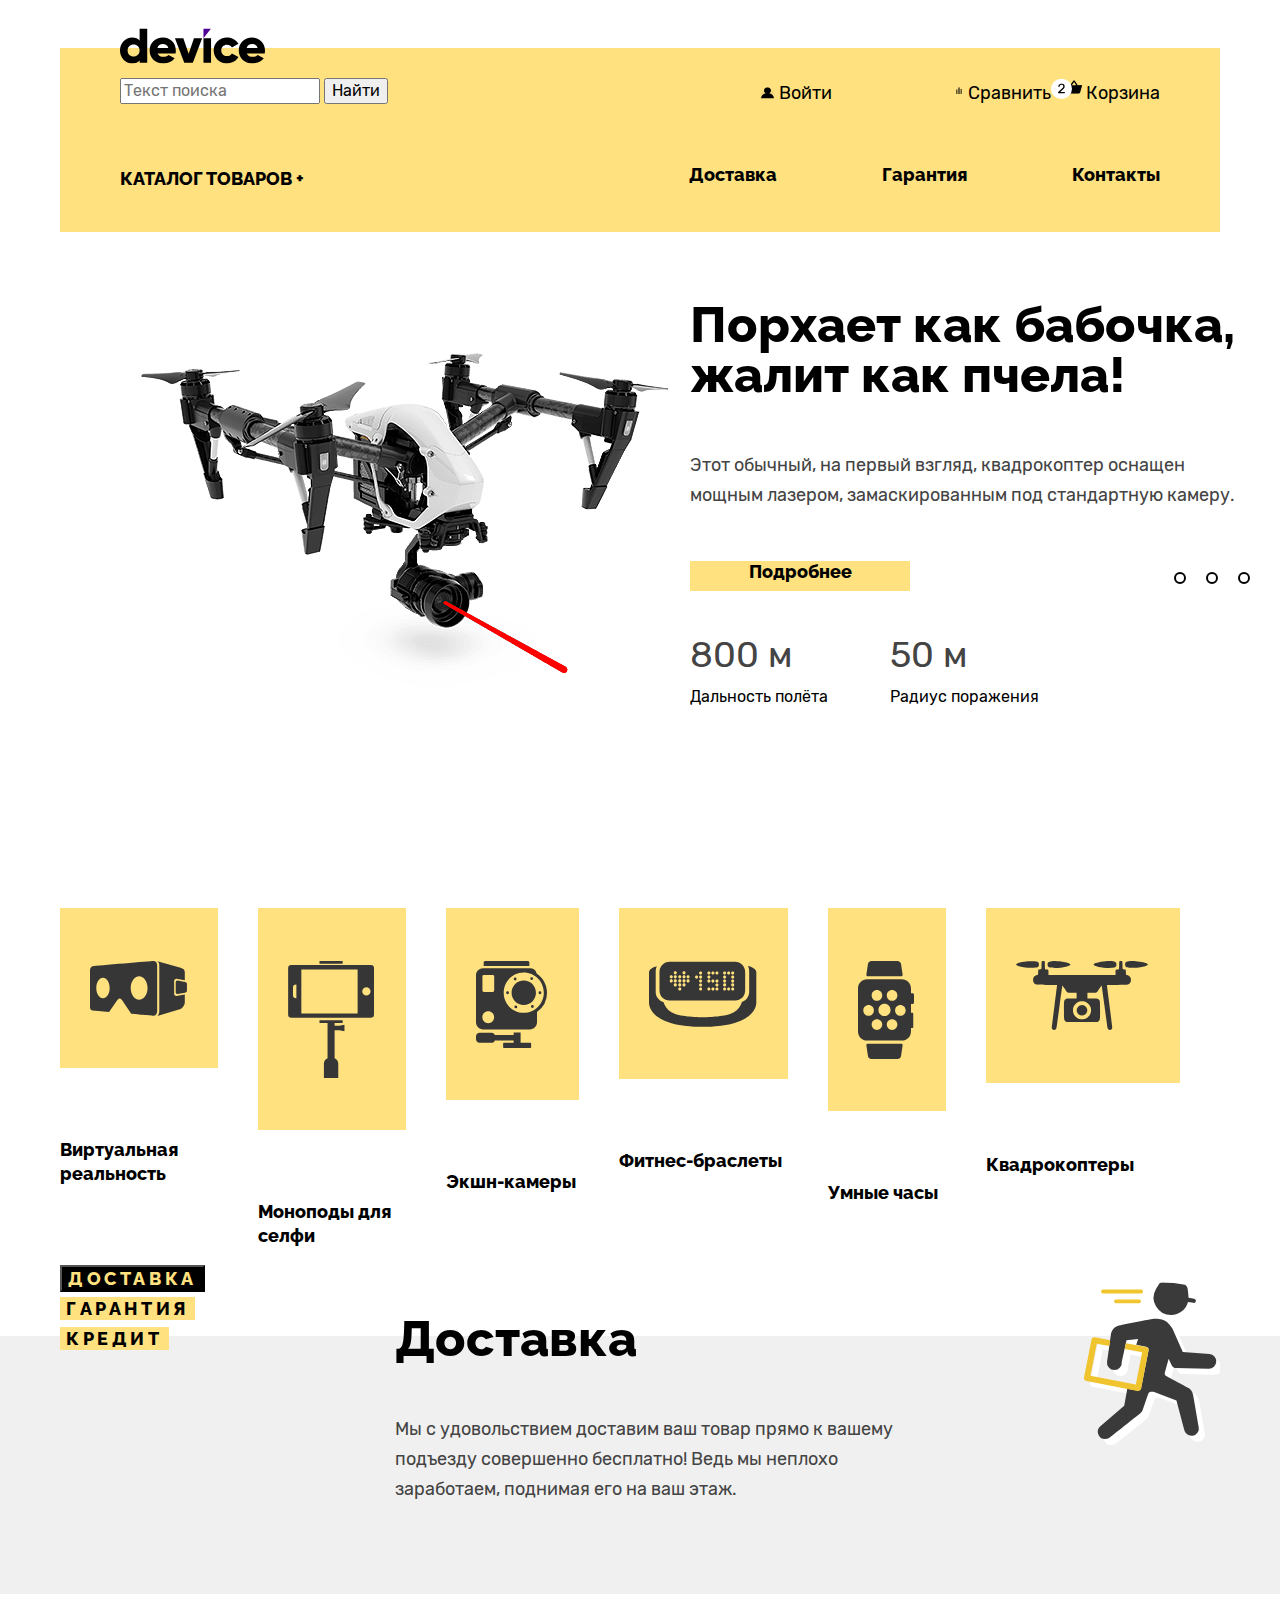
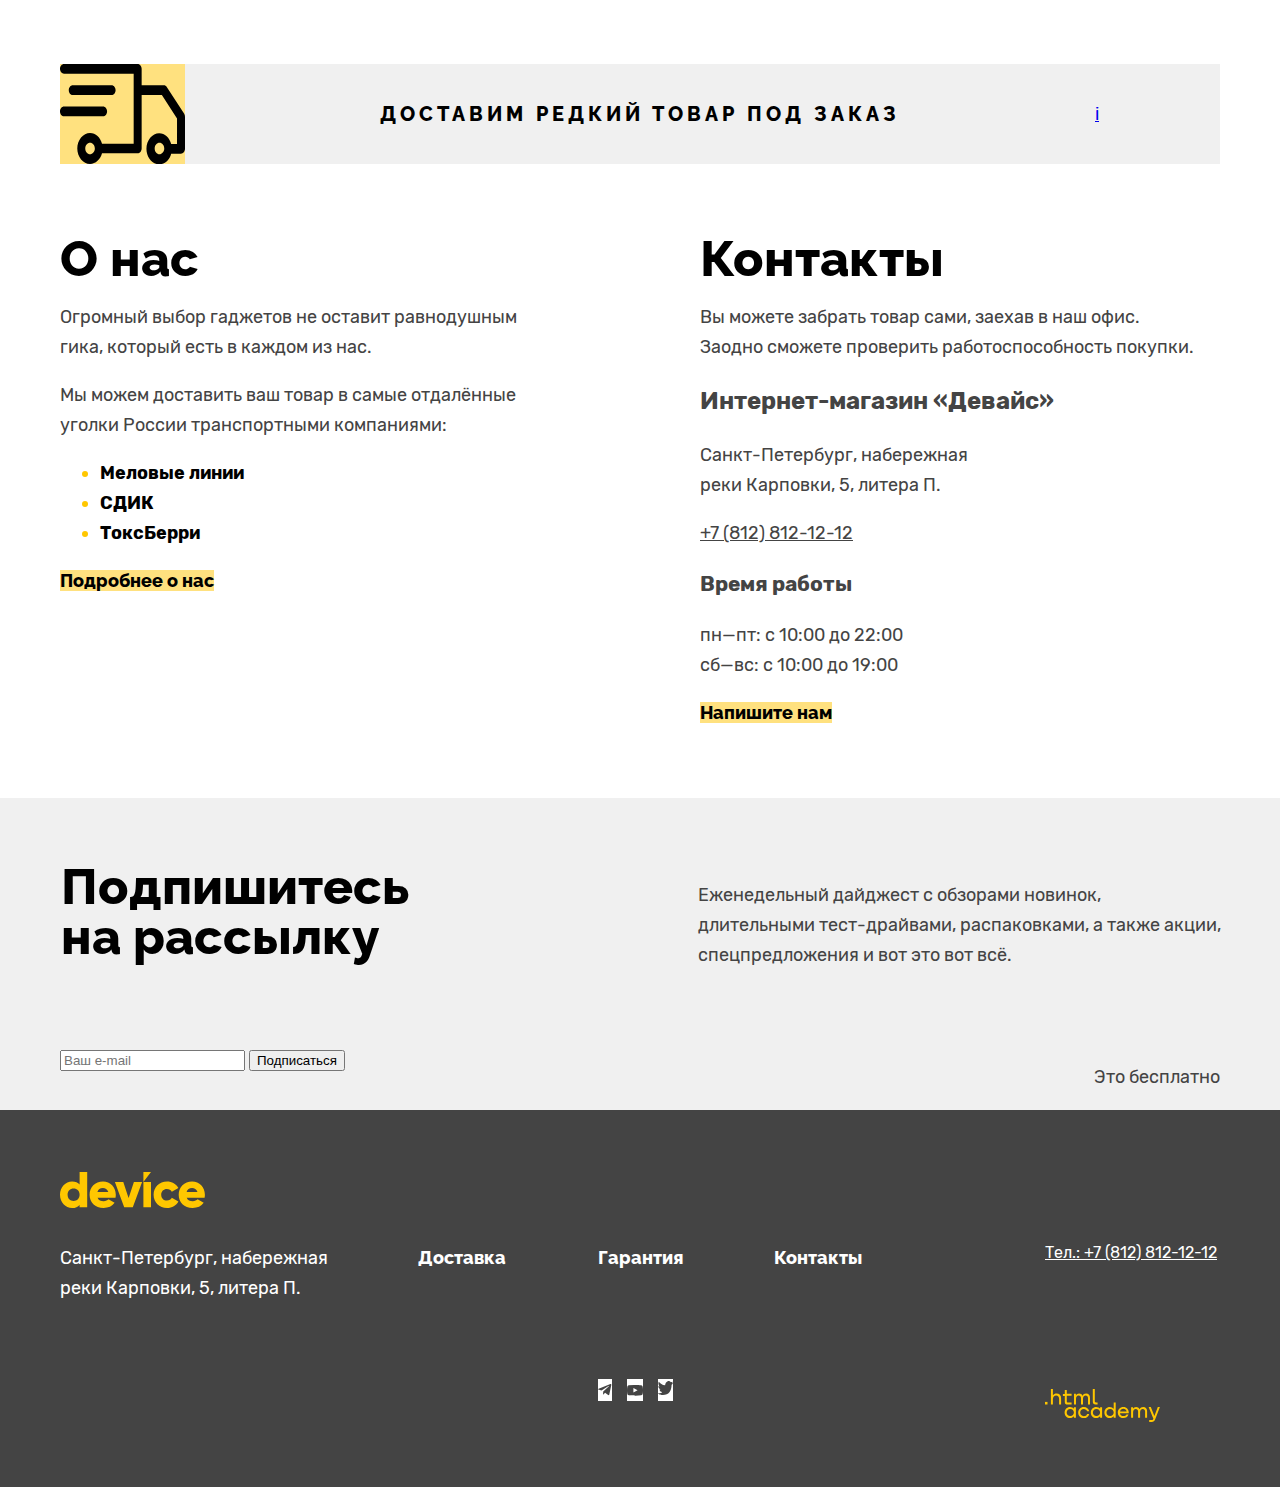
==== 6/index.html @ ac26d379 ":heavy_check_mark: Сборка #6" ====
<!DOCTYPE html>
<html lang="ru">
   <head>
      <meta charset="utf-8">
      <title>HTML Academy: Девайс</title>
      <link rel="stylesheet" href="styles/styles.css">
     <base href="https://htmlacademy-htmlcss.github.io/2085241-device-34/6/">
</head>
   <body>
      <header class="page-header">
         <div class="logo-header-container">
            <a class="page-header-link" href="#">
            <img class="header-logo" src="images/logo.svg" width="145" height="36" alt="Логотип сайта Девайс">
            </a>
         </div>
         <div class="user-container">
            <div class="heder-form-basket">
               <div class="user-panel-form">
                  <form class="user-panel-search" action="#" method="get">
                     <input class="user-panel-search" type="search" name="search" placeholder="Текст поиска">
                     <button class="user-panel-search" type="submit">Найти</button>
                  </form>
               </div>
               <div class="user-panel-enter">
                  <img class="user-panel-image" src="images/icon-user.svg" width="15" height="12" alt="пользователь">
                  <a class="user-panel-link" href="#">Войти</a>
               </div>
               <ul class="user-panel-basket">
                  <li class="user-panel-item">
                     <img class="user-panel-image" src="images/icon-scale.svg" width="10" height="12"
                        alt="шкала сравнения">
                     <a class="user-panel-link" href="compare.html">Сравнить</a>
                  </li>
                  <li class="user-panel-item">
                     <img class="user-panel-image" src="images/icon-group-cart.svg" width="31" height="21" alt="корзина">
                     <a class="user-panel-link" href="basket.html">Корзина</a>
                  </li>
               </ul>
            </div>
            <nav class="navigation">
               <div class="navigation-catalog">
                  <button class="navigation-catalog-button navigation-catalog-close" type="button" name="navigation-catalog-button">КАТАЛОГ ТОВАРОВ + </button>
                  <!-- <ul class="navigation-catalog-list">
                     <div class="navigation-item-wrapper">
                        <li class="navigation-catalog-item">
                          <a href="#" class="navigation-catalog-link">Виртуальная реальность</a>
                        </li>
                        <li class="navigation-catalog-item">
                          <a href="catalog.html" class="navigation-catalog-link">Моноподы для cелфи</a>
                        </li>
                        <li class="navigation-catalog-item">
                          <a href="#" class="navigation-catalog-link">Экшн-камеры</a>
                        </li>
                      </div>
                      <div class="navigation-item-wrapper">
                        <li class="navigation-catalog-item">
                          <a href="#" class="navigation-catalog-link">Фитнес-браслеты</a>
                        </li>
                        <li class="navigation-catalog-item">
                          <a href="#" class="navigation-catalog-link">Умные часы</a>
                        </li>
                      </div>
                      <div class="navigation-item-wrapper">
                        <li class="navigation-catalog-item">
                          <a href="#" class="navigation-catalog-link">Квадрокоптеры</a>
                        </li>
                      </div>
                     </ul> -->
               </div>
               <div class="navigation-container">
                  <ul class="navigation-list">
                     <li class="navigation-item">
                        <a class="navigation-link" href="delivery.html">Доставка</a>
                     </li>
                     <li class="navigation-item">
                        <a class="navigation-link" href="warranty.html">Гарантия</a>
                     </li>
                     <li class="navigation-item">
                        <a class="navigation-link" href="contacts.html">Контакты</a>
                     </li>
                  </ul>
               </div>
            </nav>
         </div>
      </header>
      <main class="main-container">
         <h1 class="visually-hidden">Интернет-магазин Девайс</h1>
         <section class="promo-content-container">
            <div class="promo-slider-image-block-conainer">
               <h2 class="visually-hidden">Слайдер промо-товаров</h2>
               <button class="arrow arrow-back" type="button"><span class="visually-hidden">Назад</span></button>
               <div class="promo-slider-image">
                  <ul class="promo-slider-list">
                     <li class="promo-slider-image-item">
                        <img class="promo-slider-image" src="images/sliders/slider-1.png" width="560" height="560"
                           alt="Квадрокоптер">
                     </li>
                     <li class="promo-slider-image-item">
                        <!-- <img class="promo-slider-image" src="images/sliders/slider-2.png" width="560" height="560"
                           alt="Фитнес браслет">
                           </li>
                           <li class="promo-slider-image-item">
                           <img class="promo-slider-image" src="images/sliders/slider-3.png" width="560" height="560"
                           alt="Селфи-палки">
                           </li> -->
                  </ul>
               </div>
               <button class="arrow arrow-forward" type="button"><span class="visually-hidden">Вперёд</span></button>
            </div>
            <div class="promo-slider-description">
               <ul class="slider-description-list">
                  <li class="slider-description-item">
                     <p class="promo-slider-title">Порхает как бабочка,<br> жалит как пчела!</p>
                     <p class="promo-slider-text">Этот обычный, на первый взгляд, квадрокоптер оснащен<br> мощным
                        лазером, замаскированным под стандартную камеру.
                     </p>
                     <div class="slider-more-controllers">
                        <a class="promo-slider-link-button" href="#">Подробнее</a>
                        <div class="promo-slider-controls">
                           <ul class="promo-slider-controls-list">
                              <li><button class="promo-slider-controls-button" type="button" aria-label="Первый слайд"></button>
                              </li>
                              <li><button class="promo-slider-controls-button" type="button" aria-label="Второй слайд"></button>
                              </li>
                              <li><button class="promo-slider-controls-button" type="button" aria-label="Третий слайд"></button>
                              </li>
                           </ul>
                        </div>
                     </div>
                     <div class="slider-properties">
                        <div class="catalog-description-name-value">
                           <p class="description-value">800 м</p>
                           <p class="description-name">Дальность полёта</p>
                        </div>
                        <div class="catalog-description-name-value">
                           <p class="description-value">50 м</p>
                           <p class="description-name">Радиус поражения</p>
                        </div>
                     </div>
                  </li>
                  <!-- <li class="slider-description-item">
                     <p class="promo-slider-title">Худеем правильно!</p>
                     <p class="promo-slider-text">Мотивирующие фитнес-браслеты помогут найти в себе силы<br>не
                        пропускать занятия и соблюдать диету.
                     </p>
                     <a class="promo-slider-link-button" href="#">Подробнее</a>
                     <dl>
                        <dt class="description-name">Без подзарядки</dt>
                        <dd class="description-value">48 часов</dd>
                     </dl>
                     </li>

                     <li class="slider-description-item">
                      <p class="promo-slider-title">Делай селфи, как Бен Стиллер!</p>
                     <p class="promo-slider-text">Самая длинная палка для селфи доступна в нашем магазине.<br>Восемь
                        (Восемь, Карл!) метров длиной и весом всего 5 кг.
                     </p>
                     <a class="promo-slider-link-button" href="#">Подробнее</a>
                     <dl>
                        <dt class="description-name">Длина палки</dt>
                        <dd class="description-value">8,5 м</dd>
                        <dt class="description-name">Вес палки</dt>
                        <dd class="description-value">5 кг</dd>
                        <dt class="description-name">Материал</dt>
                        <dd class="description-value">Карбон</dd>
                     </dl>
                     </li>-->
               </ul>
            </div>
         </section>
         <section class="category-image">
            <h2 class="visually-hidden">Категории товаров</h2>
            <ul class="category-image-list">
               <li class="category-image-item">
                  <a class="category-link" href="#">
                     <img class="category-item" src="images/categories/category-1.svg" width="97" height="55"
                        alt="Категория виртуальная реальность">
                     <p class="category-item-name">Виртуальная реальность</p>
                  </a>
               </li>
               <li class="category-image-item">
                  <a class="category-link" href="#">
                     <img class="category-item" src="images/categories/category-2.svg" width="87" height="117"
                        alt="Категория моноподы для селфи">
                     <p class="category-item-name">Моноподы для селфи</p>
                  </a>
               </li>
               <li class="category-image-item">
                  <a class="category-link" href="#">
                     <img class="category-item" src="images/categories/category-3.svg" width="72" height="87"
                        alt="Категория экшн-камеры">
                     <p class="category-item-name">Экшн-камеры</p>
                  </a>
               </li>
               <li class="category-image-item">
                  <a class="category-link" href="#">
                     <img class="category-item" src="images/categories/category-4.svg" width="108" height="66"
                        alt="Категория фитнес-браслеты">
                     <p class="category-item-name">Фитнес-браслеты</p>
                  </a>
               </li>
               <li class="category-image-item">
                  <a class="category-link" href="#">
                     <img class="category-item" src="images/categories/category-5.svg" width="57" height="98"
                        alt="Категория умные часы">
                     <p>Умные часы</p>
                  </a>
               </li>
               <li class="category-image-item">
                  <a class="category-link" href="#">
                     <img class="category-item" src="images/categories/category-6.svg" width="133" height="70"
                        alt="Категория квадрокоптеры">
                     <p class="category-item-name">Квадрокоптеры</p>
                  </a>
               </li>
            </ul>
         </section>
         <section class="benefits-container">
            <div class="benefits-wrapper">
               <h2 class="visually-hidden">Преимущества покупки</h2>
               <div class="benefits-buttons">
                  <ul class="benefits-buttons-list">
                     <li><button class="benefits-buttons-item-choice" type="button">Доставка</button>
                     </li>
                     <li><button class="benefits-buttons-item" type="button">Гарантия</button>
                     </li>
                     <li><button class="benefits-buttons-item" type="button">Кредит</button>
                     </li>
                  </ul>
               </div>
               <div class="benefits-description">
                  <ul class="benefits-description-list">
                     <li class="benefits-description-item">
                        <h3 class="benefits-title">Доставка</h3>
                        <p class="benefits-description-text">Мы с удовольствием доставим ваш товар прямо к вашему <br>
                           подъезду совершенно
                           бесплатно! Ведь мы неплохо <br> заработаем, поднимая его на ваш этаж.
                        </p>
                     </li>
                     <!-- <li class="benefits-description-item">
                        <h3 class="benefits-title">Гарантия</h3>
                        <p class="benefits-description-text">Если из-за возгорания купленного у нас товара у вас<br>
                           сгорит дом — не переживайте, мы выдадим вам новый.<br>
                           Товар, не дом, конечно же.
                        </p>
                        </li>
                        <li class="benefits-description-item">
                        <h3 class="benefits-title">Кредит</h3>
                        <p class="benefits-description-text">Залезть в долговую яму стало проще! Кредитные<br>консультанты
                           подберут для вас наиболее выгодные<br>условия кредита. Выгодные для банка, разумеется.</p>
                        </li> -->
                  </ul>
               </div>
               <div class="benefits-image">
                  <ul class="benefits-image-list">
                     <li class="benefits-image-item">
                        <img class="benefits-slider" src="images/logo-delivery.svg" width="136" height="164" alt="курьер">
                     </li>
                     <!-- <li class="benefits-image-item">
                        <img class="benefits-slider" src="images/logo-guaranty.svg" width="171" height="195"
                           alt="инструменты для ремонта">
                        </li>
                        <li class="benefits-image-item">
                        <img class="benefits-slider" src="images/logo-credit.svg" width="156" height="188"
                           alt="кредитная карта">
                        </li> -->
                  </ul>
               </div>
            </div>
         </section>
         <section class="delivery">
            <div class="delivery-container">
               <h3 class="visually-hidden">Доставим редкие товары</h3>
               <img class="delivery-card" src="images/icon-delivery-car.svg" width="47" height="31"
                  alt="Автомобиль доставки">
               <p class="benefits-item-description">Доставим редкий товар под заказ</p>
               <a class="benefits-item-info-link" href="#">i</a>
            </div>
         </section>
         <div class="about-contacts-container">
            <div class="info-container">
               <h2 class="info-container-title">О нас</h2>
               <p class="contacts-info">Огромный выбор гаджетов не оставит равнодушным<br>гика, который есть в каждом из
                  нас.
               </p>
               <p class="contacts-info">Мы можем доставить ваш товар в самые отдалённые<br>уголки России транспортными
                  компаниями:
               </p>
               <ul class="info-brands-list">
                  <li class="info-brands"><span class="red-dot">Меловые линии</span></li>
                  <li class="info-brands"><span class="red-dot">СДИК</span></li>
                  <li class="info-brands"><span class="red-dot">ТоксБерри</span></li>
               </ul>
               <a class="contacts-info-link" href="*">Подробнее о нас</a>
            </div>
            <div class="contacts-container">
               <h2 class="info-container-title">Контакты</h2>
               <p class="contacts-info">Вы можете забрать товар сами, заехав в наш офис.<br>
                  Заодно сможете проверить работоспособность покупки.
               </p>
               <h3 class="footer-device-title">Интернет-магазин «Девайс»</h3>
               <p class="footer-adress-text">Санкт-Петербург, набережная<br>реки Карповки, 5, литера П.</p>
               <a class="contacts-info" href="tel:78128121212">+7 (812) 812-12-12</a>
               <h3 class="footer-working-hours">Время работы</h3>
               <ul class="contacts-info">
                  <li class="contacts-info">пн—пт: с 10:00 до 22:00</li>
                  <li class="contacts-info">сб—вс: с 10:00 до 19:00</li>
               </ul>
               <a class="contacts-info-link" href="#">Напишите нам</a>
            </div>
         </div>
         <section class="mailing-container">
            <div class="mailing-text-wrapper">
               <h2 class="info-container-title">Подпишитесь<br>на рассылку</h2>
               <p class="mailing-description">Еженедельный дайджест с обзорами новинок,<br>длительными тест-драйвами,
                  распаковками, а также акции,<br> спецпредложения и вот это вот всё.
               </p>
            </div>
            <div class="mailing-form-wrapper">
               <h2 class="visually-hidden">Введите свой e-mail </h2>
               <form class="mailing-form" name="mailing-form" method="post" action="#" >
                  <label class="mailing-email-field" for="mailing-email">
                  <input class="mailing-input" id="mailing-email" name="e-mail" type="email"
                     placeholder="Ваш e-mail">
                  </label>
                  <button class="button button-submit" type="submit">Подписаться</button>
               </form>
               <p class="mailing-description">Это бесплатно</p>
            </div>
         </section>
      </main>
      <footer class="page-footer">
         <div class="footer-logo-adress">
            <img class="footer-logo" src="images/logo-footer.svg" alt="Логотип сайта Девайс">
         </div>
         <div class="footer-wrapper">
            <section class="footer-adress-wrapper">
               <h3 class="visually-hidden">Подвал сайта </h3>
               <p class="footer-menu-adress">Санкт-Петербург, набережная<br>реки Карповки, 5, литера П.</p>
            </section>
            <section class="footer-menu-social">
               <div class="footer-menu-wrapper">
                  <ul class="footer-menu-list">
                     <li class="footer-menu-item">
                        <a class="footer-menu-link" href="delivery.html">Доставка</a>
                     </li>
                     <li class="footer-menu-item">
                        <a class="footer-menu-link" href="warranty.html">Гарантия</a>
                     </li>
                     <li class="footer-menu-item">
                        <a class="footer-menu-link" href="contacts.html">Контакты</a>
                     </li>
                  </ul>
               </div>
               <div class="footer-social">
                  <h3 class="visually-hidden">Социальные сети</h3>
                  <ul class="footer-social-list">
                     <li class="footer-social-item">
                        <a class="social-button" href="https://t.me/htmlacademy">
                        <img class="social-button-telegram" src="images/icon-telegram.svg" width="14" height="12"
                           alt="Телеграм"></a>
                     </li>
                     <li class="footer-social-item">
                        <a class="social-button" href="https://www.youtube.com/user/htmlacademyru">
                        <img class="social-button-youtube" src="images/icon-youtube.svg" width="16" height="11"
                           alt="Ютюб"></a>
                     </li>
                     <li class="footer-social-item">
                        <a class="social-button" href="https://twitter.com/htmlacademy_ru">
                        <img class="social-button-telegram" src="images/icon-twitter.svg" width="15" height="15"
                           alt="Твиттер"></a>
                     </li>
                  </ul>
               </div>
            </section>
            <section class="footer-phone-html">
               <div class="footer-menu-phone">
                  <h3 class="visually-hidden">Номер телефона</h3>
                  <a class="footer-contacts-text" href="tel:88128121212">Тел.: +7 (812) 812-12-12</a>
               </div>
               <div class="footer-htmlacademy">
                  <a class="footer-htmlacademy-link" href="https://htmlacademy.ru/">
                  <img class="footer-htmlacademy-logo" src="images/logo-htmlacademy.svg " width="115" height="33"
                     alt="Разработчик сайта HTML-академия"></a>
               </div>
            </section>
         </div>
      </footer>
   </body>
</html>
---- 6/styles/styles.css ----
@font-face {
	font-family: "Raleway";
	font-style: normal;
	font-weight: 800;
	src: url("../fonts/raleway/raleway-800.woff2") format("woff2");
	font-display: swap;
}

@font-face {
	font-family: "Rubik";
	font-style: normal;
	font-weight: 400;
	src: url("../fonts/rubik/rubik-400.woff2") format("woff2");
	font-display: swap;
}

@font-face {
	font-family: "Rubik";
	font-style: normal;
	font-weight: 700;
	src: url("../fonts/rubik/rubik-700.woff2") format("woff2");
	font-display: swap;
}

html {
	height: 100%;
}

.img {
	max-width: 100%;
	height: auto;

}

body {
	display: flex;
	flex-direction: column;
	justify-content: center;
	align-items: center;
	min-height: 100%;
	font-family: Rubik, Arial, sans-serif;
	font-style: normal;
	font-weight: 400;
	font-size: 18px;
	line-height: 30px;
	color: #000000;
	background-color: #ffffff;
}

.visually-hidden {
	position: absolute;
	width: 1px;
	height: 1px;
	margin: -1px;
	border: 0;
	padding: 0;
	white-space: nowrap;
	clip-path: inset(100%);
	clip: rect(0 0 0 0);
	overflow: hidden;
}


.logo-header-container {
	margin: 20px auto -25px 200px;
	width: 145px;

}

.user-container {
	display: flex;
	flex-wrap: wrap;
	justify-content: space-between;
	width: 1160px;
	margin: 0 140px 0 140px;
	background-color: #FFE17F;

}

.heder-form-basket {
	display: flex;
	flex-wrap: wrap;
	justify-content: space-between;
	width: 1040px;
	margin: 30px 60px;

}

.user-panel-form {
	display: block;
	margin-bottom: 30px;
	width: 517px;
}

.user-panel-search {
	font-family: Rubik, Arial, sans-serif;
	font-style: normal;
	font-weight: 400;
	font-size: 16px;
	line-height: 20px;
	color: #000000;
}

.user-panel-basket {
	display: flex;
	justify-content: space-between;
	list-style: none;
	padding: 0;
	margin: 0;
}

.user-panel-link {
	color: #000000;
	text-decoration: none;
}

.navigation {
	display: flex;
	flex-wrap: wrap;
	justify-content: space-between;
	width: 1160px;
	margin: 0 60px 38px 60px;

}


.navigation-catalog {
	width: 293px;
	margin-right: 60px;

}

.navigation-catalog-button {
	font-family: 'Raleway';
	font-style: normal;
	font-weight: 800;
	font-size: 18px;
	line-height: 21px;
	background-color: #FFE17F;
	;
	margin: 0;
	padding: 0;

	border: none;
}

.navigation-container {
	display: flex;
	width: 471px;


}

.navigation-link {

	font-family: "Raleway", Arial, sans-serif;
	font-style: normal;
	font-weight: 800;
	font-size: 18px;
	line-height: 21px;
	color: #000000;
	text-decoration: none;
}




.navigation-list {
	font-family: "Raleway", Arial, sans-serif;
	font-style: normal;
	font-weight: 800;
	font-size: 18px;
	line-height: 21px;
	list-style: none;
	text-decoration: none;
	display: flex;
	flex-wrap: wrap;
	justify-content: space-between;
	width: 471px;
	margin: 0;
	padding: 0;

}


.main-container {
	flex-grow: 1;
}

/* Слайдер промо-товаров */
.promo-content-container {
	display: flex;
	justify-content: space-around;
	width: 1160px;
	margin: 0 140px 70px 140px;

}

.promo-slider-image-block-conainer {
	display: flex;
	width: 560px;
	align-items: center;
}

.promo-slider-image {
	display: block;
	flex-wrap: wrap;
}


.promo-slider-description {
	display: flex;
	width: 560px;
}


.promo-slider-list,
.promo-slider-controls-list,
.slider-description-list {
	list-style: none;

}


.promo-slider-title {
	font-family: "Raleway", Arial, sans-serif;
	font-style: normal;
	font-weight: 800;
	font-size: 50px;
	line-height: 50px;
	color: #000000;


}

.promo-slider-text {
	color: #444444;
	margin-bottom: 51px;
}


.promo-slider-link-button {
	padding: 0;
	margin: 0;
	font-family: "Raleway", Arial, sans-serif;
	font-style: normal;
	font-weight: 800;
	font-size: 18px;
	line-height: 21px;
	text-align: center;
	background-color: #FFE17F;
	color: #000000;
	text-decoration: none;
	width: 220px;
}

.arrow {
	border: none;
	margin: 0;
	padding: 0;

}

.promo-slider-controls-list {
	display: flex;
	justify-content: space-between;
	padding: 0;
	margin: 0;
	width: 76px;

}

.promo-slider-controls-button {
	margin: 0;
	padding: 0;

	width: 12px;
	height: 12px;
	background-color: #FFFFFF;
	border: 2px solid #000000;
	border-radius: 50%;


}

.description-value {
	font-family: Rubik, Arial, sans-serif;
	font-style: normal;
	font-weight: 400;
	font-size: 36px;
	line-height: 30px;
	color: #444444;
}

.description-name {
	font-family: Rubik, Arial, sans-serif;
	font-style: normal;
	font-weight: 400;
	font-size: 16px;
	line-height: 30px;
	color: #000000;
}

.slider-more-controllers {
	display: flex;
	flex-wrap: wrap;
	justify-content: space-between;
	width: 560px;
	margin-bottom: 49px;
}

.promo-slider-controls-list {
	display: flex;
	flex-wrap: wrap;
	justify-content: space-between;
}

.slider-properties {
	display: flex;
	width: 400px;
	padding-bottom: 38px;
	margin-bottom: 70px;
}

.catalog-description-name-value {
	width: 200px;
	margin-right: 20px;
}

.description-name,
.description-value {
	margin: 0;
	padding: 0;
}

.description-value {
	padding-bottom: 12px;
}


/* Категории товаров */

.category-image {
	display: flex;
	flex-wrap: wrap;
	justify-content: space-between;
	width: 1160px;
	margin: 0 140px 70px 140px;
}

.category-image-list {
	font-family: "Raleway", Arial, sans-serif;
	font-style: normal;
	font-weight: 800;
	font-size: 18px;
	line-height: 24px;
	list-style: none;
	color: #000000;
	display: flex;
	padding: 0;
	margin: 0;
}


.category-item {
	display: block;
	margin-right: 40px;
	padding: 53px 31px 52px 30px;
	margin: 0 40px 70px 0;
	background-color: #ffe17f;
}

.category-link {
	font-family: "Raleway", Arial, sans-serif;
	font-style: normal;
	font-weight: 800;
	font-size: 18px;
	line-height: 24px;
	list-style: none;
	color: #000000;
	text-decoration: none;
}

/* Преимущества */
.benefits-container {
	display: flex;
	justify-content: flex-start;
	background-color: #F0F0F0;
	margin: 0 0 70px 0;
}

.benefits-wrapper {
	display: flex;
	flex-wrap: wrap;
	justify-content: space-between;
	width: 1160px;
	background: none;
	margin: -72px 140px 72px 140px;
}


.benefits-buttons-list {
	margin: 0;
	padding: 0;
	list-style: none;
}

.benefits-buttons-item {
	font-family: "Raleway", Arial, sans-serif;
	font-weight: 800;
	font-size: 18px;
	line-height: 21px;
	text-align: center;
	letter-spacing: 0.2em;
	text-transform: uppercase;
	color: #000000;
	background-color: #FFE17F;
	border: 0;
}

.benefits-buttons-item-choice {
	font-family: "Raleway", Arial, sans-serif;
	font-weight: 800;
	font-size: 18px;
	line-height: 21px;
	letter-spacing: 0.2em;
	text-transform: uppercase;
	color: #FFE17F;
	background-color: #000000;
}

.benefits-description-list,
.benefits-image-list {
	list-style: none;
}

.benefits-title {
	font-family: "Raleway", Arial, sans-serif;
	font-weight: 800;
	font-size: 50px;
	line-height: 50px;
	color: #000000;
}

.benefits-description-text {
	color: #444444;
}

.benefits-image-item {
	display: block;
	margin: 0;
	padding: 0;

}


/* Доставим редкий товар */

.delivery {
	width: 1160px;
	margin: 70px 140px 70px 140px;
}


.delivery-container {
	display: flex;
	justify-content: space-between;
	align-items: center;
	background-color: #F0F0F0;
	margin-bottom: 70px;
}

.delivery-card {
	width: 125px;
	height: 100px;
	background-color: #FFE17F;
}

.benefits-item-description {

	font-family: "Raleway", Arial, sans-serif;
	font-weight: 800;
	font-size: 20px;
	line-height: 23px;
	text-align: center;
	letter-spacing: 0.2em;
	text-transform: uppercase;
	width: 910px;
	background-color: #F0F0F0;

}

.benefits-item-info {
	background-color: #F0F0F0;
}

.benefits-item-info-link {
	width: 125px;
}

/* Блок "Контакты" и "О нас" */

.about-contacts-container {
	display: flex;
	flex-wrap: wrap;
	justify-content: space-between;
	width: 1160px;
	margin: 0 140px 70px;
}

.info-container {
	display: block;
	margin: 0;
	padding: 0;
	width: 520px;

}

.contacts-container {
	display: block;
	margin: 0;
	padding: 0;
	width: 520px;

}

.info-container-title {
	font-family: "Raleway", Arial, sans-serif;
	font-weight: 800;
	font-size: 50px;
	line-height: 50px;
	color: #000000;
	margin: 0;
	padding: 0;
	margin-block-start: 0;
	margin-block-end: 0;

}


.contacts-info {
	color: #444444;
	padding-left: 0;
	list-style: none;
}

.info-brands-list {
	color: #FFC700;
}

.red-dot {
	font-family: "Rubik", Arial, sans-serif;
	font-weight: 700;
	font-size: 18px;
	line-height: 20px;
	color: #000000;
}

.contacts-info-link {
	font-family: "Raleway", Arial, sans-serif;
	font-weight: 800;
	font-size: 18px;
	line-height: 21px;
	background-color: #FFE17F;
	color: #000000;
	text-decoration: none;
}

.footer-device-title {
	font-family: "Rubik", Arial, sans-serif;
	font-weight: 700;
	font-size: 24px;
	line-height: 30px;
	color: #444444;
}

.footer-adress-text {
	color: #444444;
}

.footer-working-hours {
	color: #444444;
}


/* Подписка на рассылку */
.mailing-container {
	background-color: #F0F0F0;

}

.mailing-text-wrapper {
	display: flex;
	justify-content: space-between;
	width: 1160px;
	margin: 64px 133px 56px 141px;
	padding-top: 64px;


}

.mailing-form-wrapper {
	display: flex;
	width: 1160px;
	justify-content: space-between;
	margin-left: 140px;
}

.mailing-description {
	color: #444444;
}

/* Футер */

.page-footer {
	background-color: #444444;

}

.footer-wrapper {
	display: flex;
	justify-content: space-between;
	width: 1440px;
}

.footer-adress-wrapper {
	width: 239px;
	margin: 0 119px 77px 140px;
}

.footer-menu-wrapper {
	margin-bottom: 102px;

}

.footer-menu-social {
	display: flex;
	flex-direction: column;
	width: 444px;
	margin: 0 183px 61px 0;
}

.footer-phone-html {
	width: 175px;
	margin: 0 140px 65px 0;
}

.footer-menu-phone {
	display: flex;
	margin-bottom: 63px;

}

.footer-htmlacademy {
	display: flex;

}

.footer-htmlacademy-link {
	padding: 0;
	margin: 0;
}

.footer-logo {
	display: block;
	margin: 62px 1154px 35px 140px;
	margin-bottom: 35px;
	width: 145px;
}

.footer-menu-adress {
	color: #FFFFFF;
	width: 300px;
	margin: 0;
	padding: 0;
}

.footer-menu-list {
	display: flex;
	justify-content: space-between;
	width: 444px;
	margin: 0;
	padding: 0;
	list-style: none;
}

.footer-menu-link {
	font-family: "Raleway", Arial, sans-serif;
	font-style: normal;
	font-weight: 800;
	font-size: 18px;
	line-height: 21px;
	color: #FFFFFF;
	text-decoration: none;
}

.footer-contacts-text {
	font-family: "Rubik", Arial, sans-serif;
	font-weight: 400;
	font-size: 16px;
	line-height: 20px;
	color: #FFFFFF;
	margin-bottom: 63px;
}



/* Социальные сети */

.footer-social-list {
	display: flex;
	width: 450px;
	justify-content: center;
	margin: 0;
	padding: 0;
	list-style: none;


}


.social-button {
	width: 40px;
	height: 40px;
	margin-right: 15px;
	margin-bottom: 15px;
	background-color: #FFFFFF;

}

.social-button:nth-child(3n) {
	margin-right: 0;

}


.footer-htmlacademy-logo {
	margin: 0;
	padding: 0;
	display: block;
	margin-right: 140px;

}


/* Catalog */

main-inner {
	flex-grow: 1;
}

.inner-header {
	display: flex;

}

.inner-header-title {
	display: block;
	font-family: "Raleway", Arial, sans-serif;
	font-weight: 800;
	font-size: 50px;
	line-height: 50px;
	color: #000000;
	width: 541px;
	margin-left: 200px;
	margin-right: 699px;
	margin-bottom: 16px;


}

.menu-inner-list {
	margin: 0;
	padding: 0;
	display: flex;
	justify-content: space-between;
	width: 429px;
	margin-left: 200px;
	padding-bottom: 35px;

	list-style: none;
}

.menu-inner-link {
	font-family: "Rubik", Arial, sans-serif;
	font-weight: 400;
	font-size: 16px;
	line-height: 19px;
	color: #000000;
	text-decoration: none;
}

.catalog-block-wrapper {
	display: flex;
	background-color: #F0F0F0;


}

.catalog-filter-wrapper {
	background-color: #F0F0F0;
	display: flex;
	flex-direction: column;

}


.catalog-filter,
.sorting-title {
	font-family: "Raleway", Arial, sans-serif;
	font-weight: 800;
	font-size: 16px;
	line-height: 19px;
	color: #000000;
	margin-left: 120px;

}

.catalog-filter-form {
	width: 320px;
	margin-left: 120px;


}

.catalog-filter-title {
	font-family: "Rubik", Arial, sans-serif;
	font-weight: 700;
	font-size: 18px;
	line-height: 20px;
}

.catalog-download-more {
	display: flex;
	justify-content: center;
	align-content: center;

}

.control-input {
	font-family: "Rubik", Arial, sans-serif;
	font-weight: 400;
	font-size: 16px;
	line-height: 19px;
	color: #000000;
}

.button-view {
	font-family: "Raleway", Arial, sans-serif;
	font-weight: 800;
	font-size: 18px;
	line-height: 21px;
	color: #000000;
	background: #FFE17F;
	border: none;
}


.sorting {
	display: flex;
	justify-content: space-around;
	width: 840px;
	background-color: #F0F0F0;
}

.catalog-product-card-wrapper {
	display: flex;
	flex-wrap: wrap;
	width: 840px;
	margin: 70px 40px 0 40px;
	background-color: #FFFFFF
}

.product-card-list {
	margin: 0;
	padding: 0;
	display: flex;
	flex-wrap: wrap;
	list-style: none;
}

.product-card-item {
	display: flex;
	flex-wrap: wrap;
	width: 360px;
}

.product-card-image {
	display: block;
	width: 360px;
	margin-bottom: 32px;

}

.product-card-item:nth-child(1) {
	margin: 70px 40px 44px 40px;
}

.product-card-item:nth-child(2) {
	margin: 70px 40px 44px 0;
}

.product-card-item:nth-child(3) {
	margin: 0 40px 44px 40px;
}

.product-card-item:nth-child(4) {
	margin: 0 40px 44px 0;
}

.product-card-link {
	font-family: "Rubik", Arial, sans-serif;
	font-weight: 700;
	font-size: 18px;
	line-height: 20px;
	color: #000000;
	text-decoration: none;
	width: 360px;
	margin: 0;
	padding: 0;

}

.product-card-wrapper {
	display: flex;
	width: 360px;

}

.product-card-price {
	width: 100px;
}

.product-card-price {
	font-family: "Rubik", Arial, sans-serif;
	font-weight: 400;
	font-size: 18px;
	line-height: 21px;
	color: #000000;
}

.catalog-download-more {
	display: flex;
	margin: 0 40px 44px 40px;
	font-family: "Raleway", Arial, sans-serif;
	font-weight: 800;
	font-size: 16px;
	line-height: 19px;
	color: #000000;

}

.catalog-download-more-button {
	font-family: "Raleway", Arial, sans-serif;
	font-weight: 800;
	font-size: 16px;
	line-height: 19px;
	color: #000000;
	background-color: #FFFFFF;
	margin: 0;
	width: 760px;
	padding: 18px 295px 18px 295px;
	border: 3px solid #E5E5E5;


}

/* Пагинация */
.pagination {
	display: flex;
	justify-content: space-between;
	align-items: center;
	width: 760px;
	background-color: #F0F0F0;
	margin: 0 40px 78px 40px;
	padding: 25px;
}

.pagination-item-more {}

.pagination-item-more-list {
	display: flex;
	margin: 0;
	padding: 10px;
	list-style: none;
	width: 200px;
	justify-content: space-between;


}

.pagination-item-link {
	color: #444444;
	text-decoration: none;
	margin: 0;
	padding: 0;
	opacity: 0.3;
}

.pagination-item-link-back,
.pagination-item-link-forward {
	font-family: "Raleway", Arial, sans-serif;
	font-weight: 800;
	font-size: 18px;
	line-height: 21px;
	color: #000000;
	text-decoration: none;

}
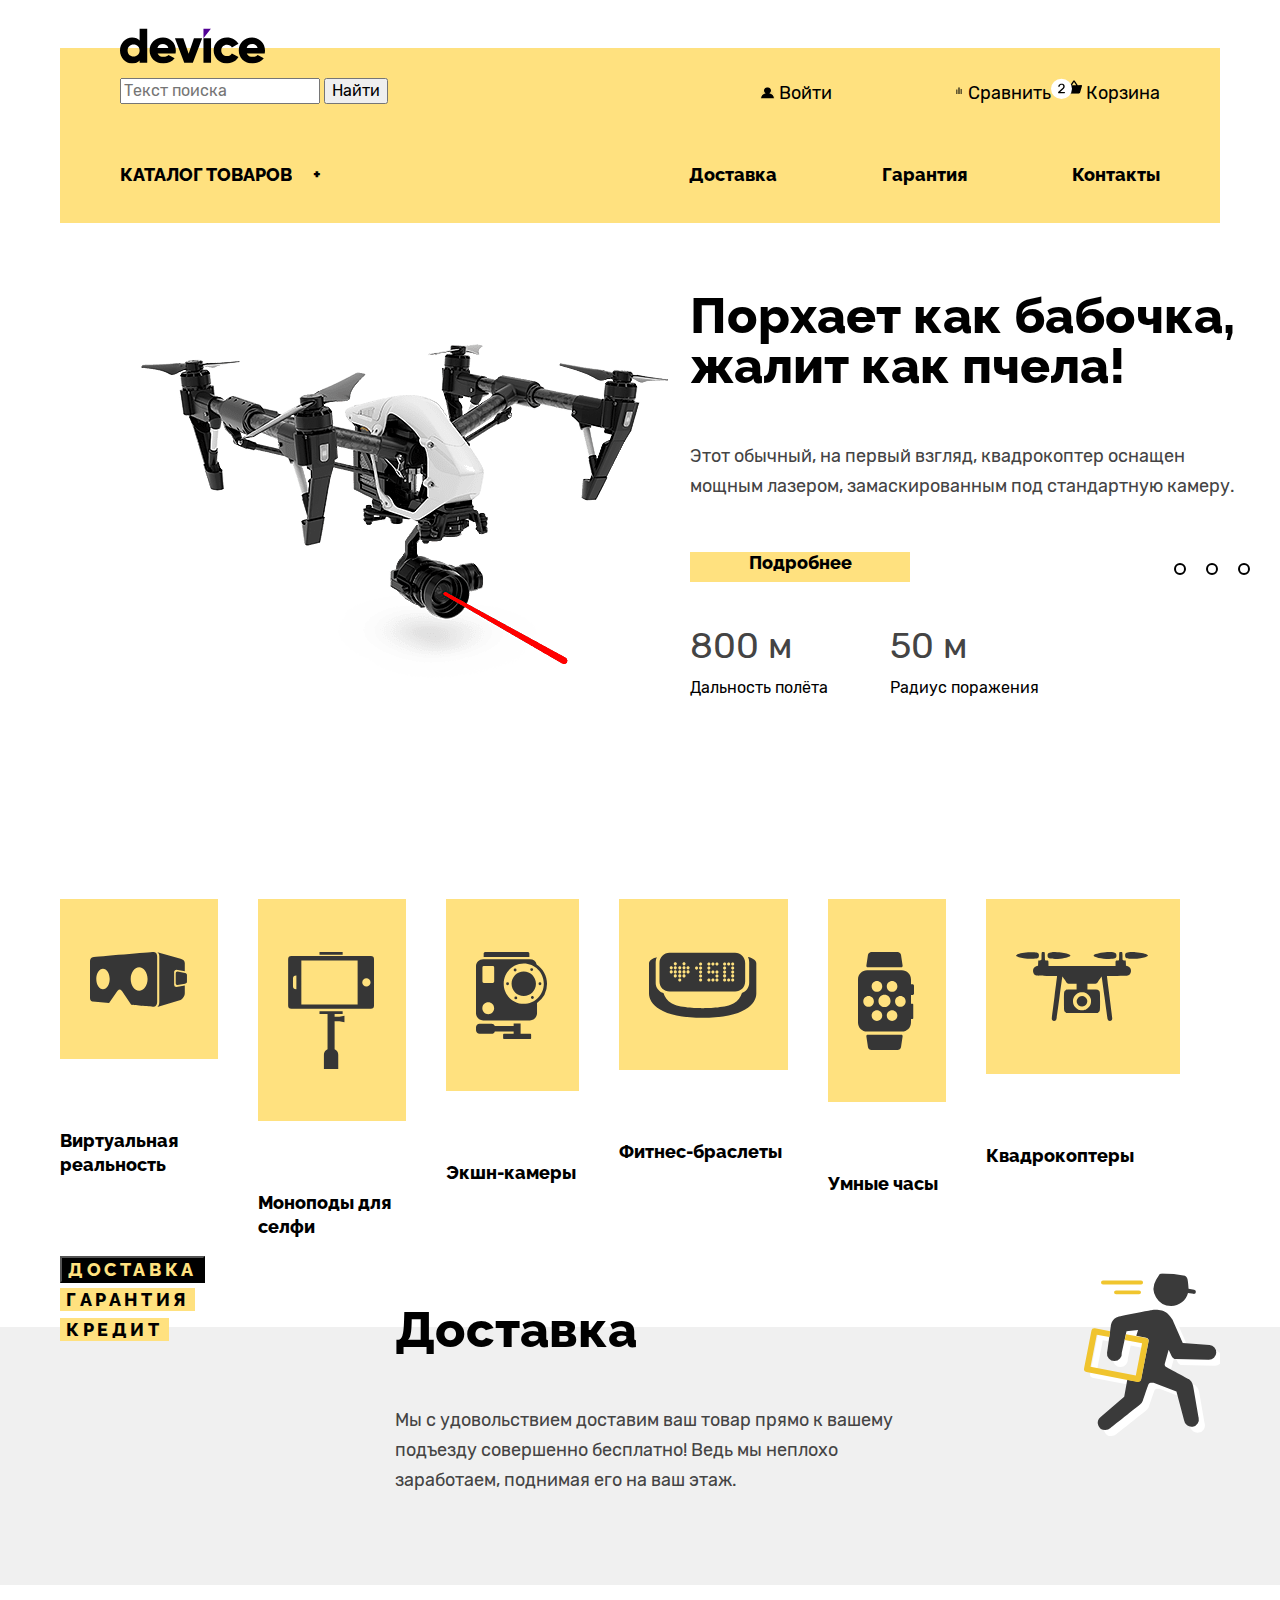
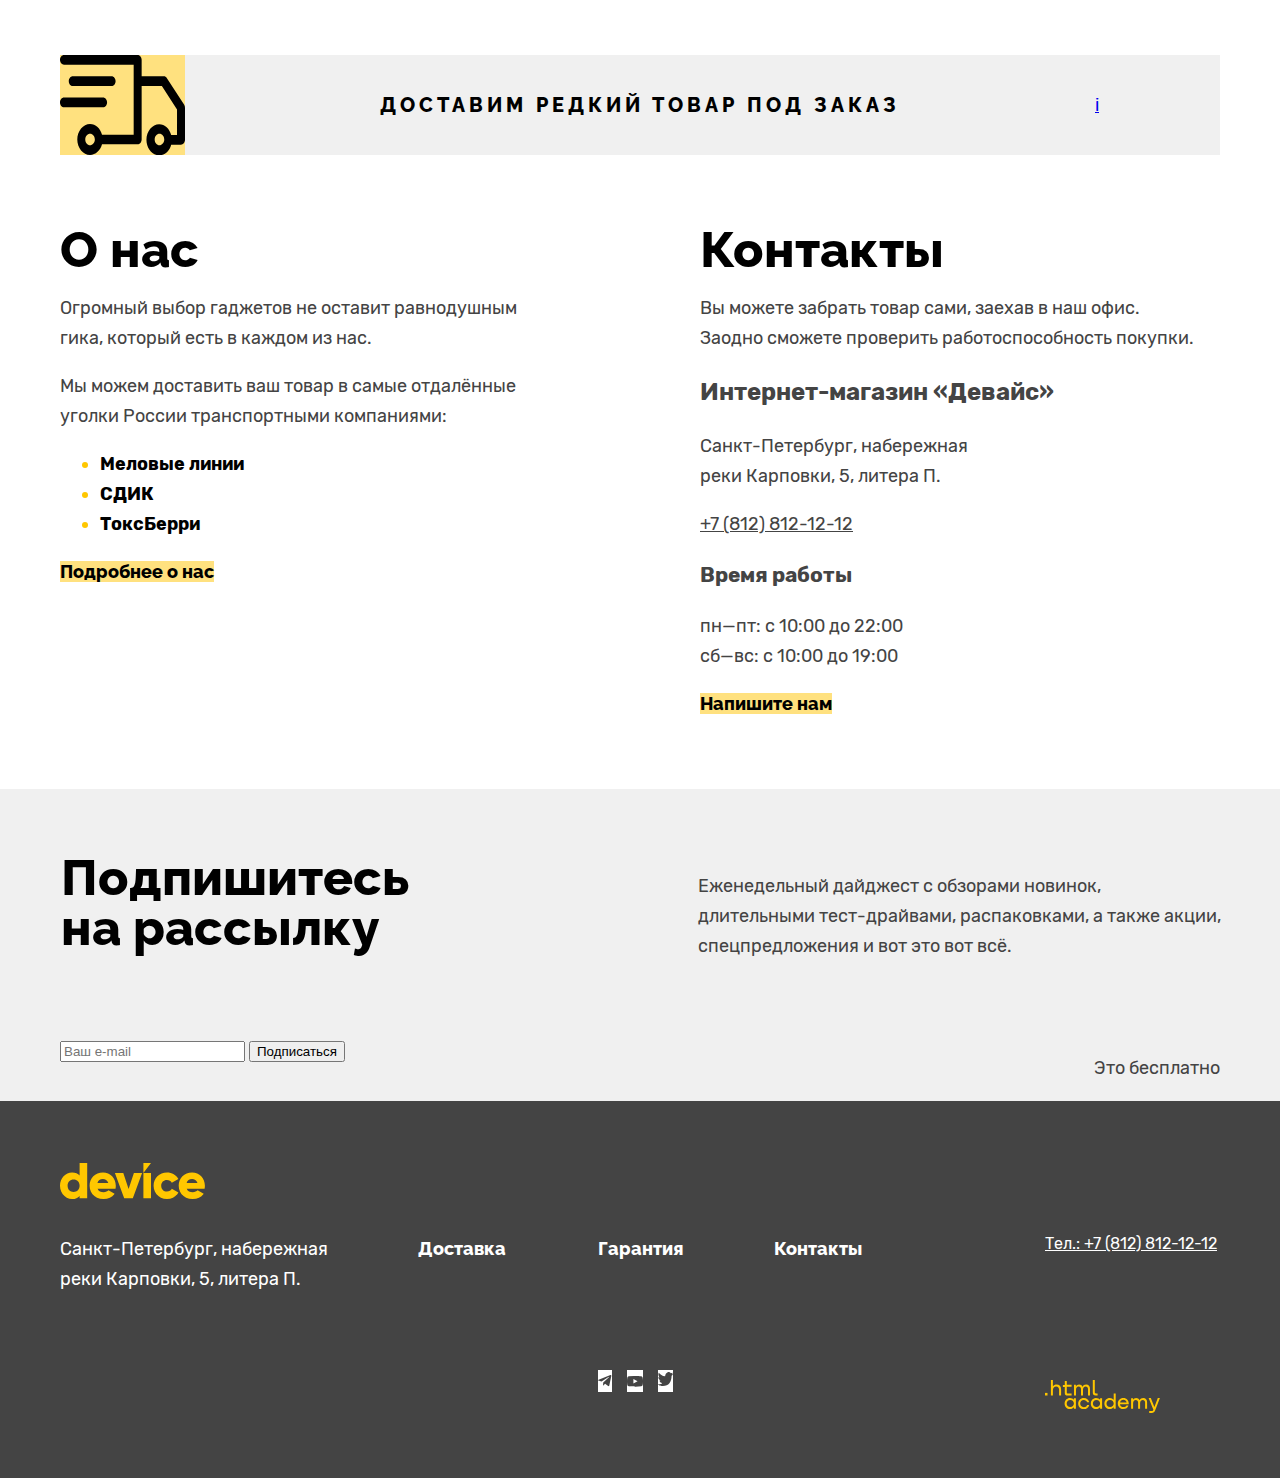
==== commit ec25a1f9: ":heavy_check_mark: Сборка #6" ====
--- a/6/index.html
+++ b/6/index.html
@@ -39,7 +39,14 @@
             </div>
             <nav class="navigation">
                <div class="navigation-catalog">
-                  <button class="navigation-catalog-button navigation-catalog-close" type="button" name="navigation-catalog-button">КАТАЛОГ ТОВАРОВ + </button>
+                  <ul class="navigation-catalog-link-list">
+                     <li class="navigation-catalog-item">
+                       <a class="link-catalog-main" href="catalog.html" >КАТАЛОГ ТОВАРОВ</a>
+                     </li>
+                     <li class="navigation-catalog-item">
+                       <button class="navigation-catalog-button navigation-catalog-close" type="button" name="navigation-catalog-button"> + </button>
+                     </li>
+                  </ul>
                   <!-- <ul class="navigation-catalog-list">
                      <div class="navigation-item-wrapper">
                         <li class="navigation-catalog-item">
--- a/6/styles/styles.css
+++ b/6/styles/styles.css
@@ -125,11 +125,24 @@
 
 
 .navigation-catalog {
+	display: flex;
 	width: 293px;
 	margin-right: 60px;
 
 }
 
+.navigation-catalog-link-list {
+display: flex;
+font-family: 'Raleway';
+font-style: normal;
+font-weight: 800;
+font-size: 18px;
+line-height: 21px;
+list-style: none;
+padding: 0;
+margin: 0;
+}
+
 .navigation-catalog-button {
 	font-family: 'Raleway';
 	font-style: normal;
@@ -137,18 +150,20 @@
 	font-size: 18px;
 	line-height: 21px;
 	background-color: #FFE17F;
-	;
-	margin: 0;
-	padding: 0;
-
+	margin: 0;
+	padding: 0;
 	border: none;
+	width: 50px;
 }
 
 .navigation-container {
 	display: flex;
 	width: 471px;
 
-
+}
+.link-catalog-main {
+	color: #000000;
+	text-decoration: none;
 }
 
 .navigation-link {
@@ -181,7 +196,6 @@
 	padding: 0;
 
 }
-
 
 .main-container {
 	flex-grow: 1;
